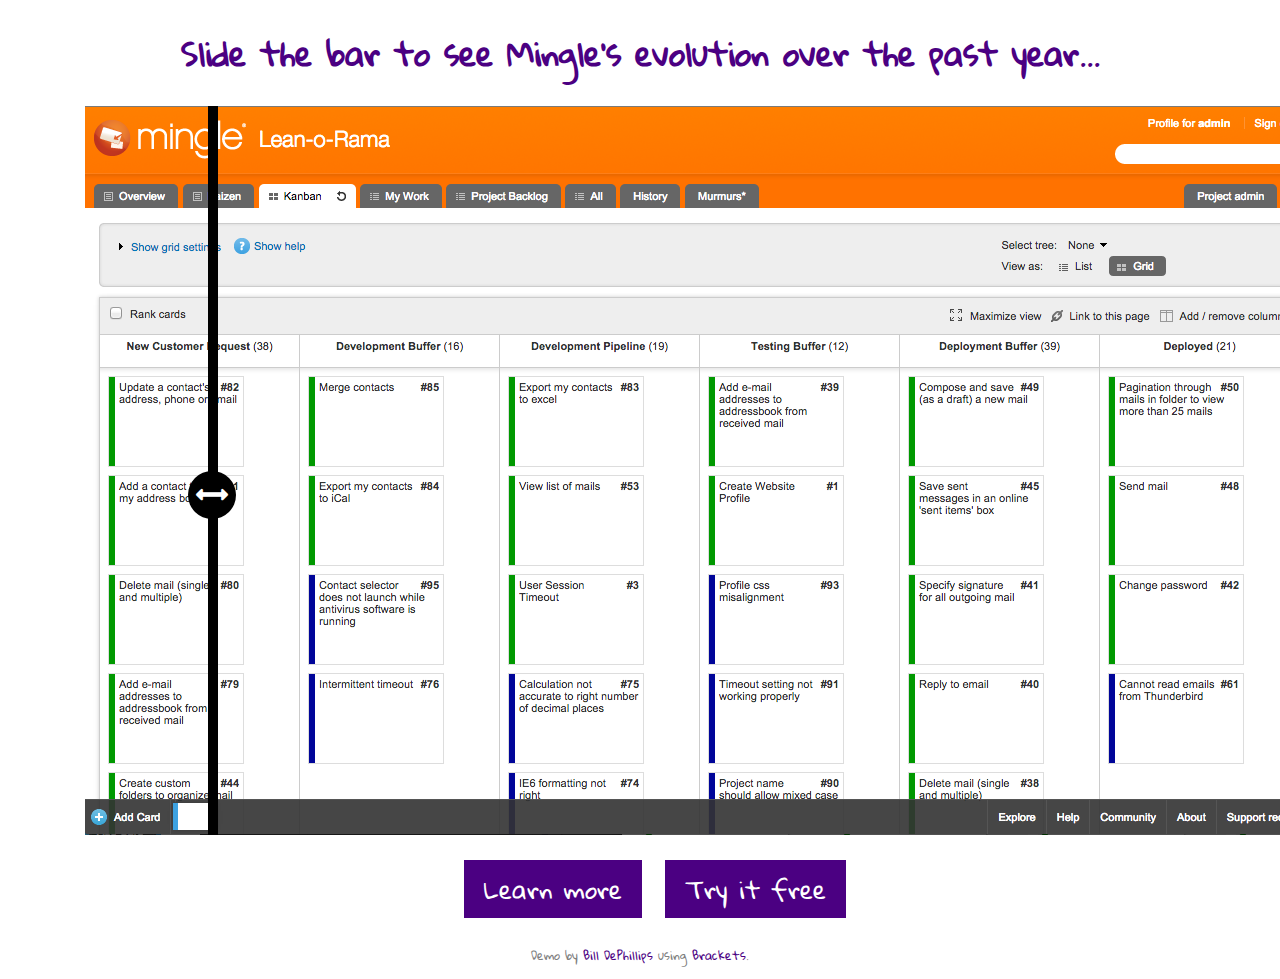
==== index.html @ a3b08d34 "initial commit" ====
<!doctype html>
<html>
  <head>
    <title>Mingle Then &amp; Now</title>
    <link rel="stylesheet" href="./font.css" media="screen">
    <link rel="stylesheet" href="./font-awesome-4.2.0/css/font-awesome.min.css" media="screen">
    <link rel="stylesheet" href="./style.css" media="screen">
  </head>
  <body>
    <h1>Slide the bar to see Mingle's evolution over the past year...</h1>
    <section class="images">
      <img class="after" src="after.png" width="1230" height="729"/>
      <img class="before" src="before.png" width="1230" height="729"/>
      <div class="slider">
        <div class="handlebar">
          <i class="fa fa-arrows-h fa-2x"></i>
        </div>
      </div>
      <div class="spacer"></div>
    </section>
    <section class="footer">
      <ul class="actions">
        <li><a href="http://getmingle.io">Learn more</a></li>
        <li><a href="http://info.thoughtworks.com/activate_mingle_trial.html">Try it free</a></li>
      </ul>
        
      <p class="credits">Demo by <a href="https://github.com/rearadmiral">Bill DePhillips</a> using <a href="http://brackets.io/">Brackets</a>.</p>
    </section>
    <script type="text/javascript" src="http://code.jquery.com/jquery-2.1.1.min.js"></script>
    <script type="text/javascript" src="./slider.js"></script>
  </body>
</html>
---- font.css ----
/* latin */
@font-face {
  font-family: 'Gloria Hallelujah';
  font-style: normal;
  font-weight: 400;
  src: local('Gloria Hallelujah'), local('GloriaHallelujah'), url(hallelujah.woff2) format('woff2');
  unicode-range: U+0000-00FF, U+0131, U+0152-0153, U+02C6, U+02DA, U+02DC, U+2000-206F, U+2074, U+20AC, U+2212, U+2215, U+E0FF, U+EFFD, U+F000;
}
---- style.css ----
body {
  font-family: 'Gloria Hallelujah';
  text-align: center;
  color: indigo;
}

.images {
  position: relative;
}

.images img {
  border: 0;
  margin: 0;
  padding: 0;
  position: absolute;
  left: 77px;
}

.images img.before {
  position: absolute;
}

.slider {
  position: absolute;
  cursor: ew-resize;
  top: 0px;
  left: 200px;
  height: 729px;
  width: 10px;
  z-index: 1;
  background-color: black;
}

.slider .handlebar {
  position: absolute;
  height: 48px;
  width: 48px;
  border-radius: 48px;
  top: 365px;
  left: -20px;
  background-color: black;
  color: white;
}

.slider .handlebar i {
  width: 32px;
  height: 32px;
  position: absolute;
  left: 8px;
  top: 8px;
}

.footer {
  font-size: 1.5em;
}

.spacer {
  min-height: 729px;
}

a {
  text-decoration: none;
  color: indigo;
}

a:hover {
  border-bottom: 1px dotted grey;
}

.actions a {
  box-sizing: border-box;
  background-color: indigo;
  display: inline-block;
  padding: 5px 20px;
  color: white;
  border: 1px solid white;
}

.actions a:hover {
  background-color: white;
  color: indigo;
  border: 1px solid indigo;
}

.footer ul {
  list-style: none
}

.footer li {
  display: inline-block;
  margin-right: 10px;
}

.credits {
  font-face: san-serif;
  color: gray;  
  font-size: 0.5em;   
}
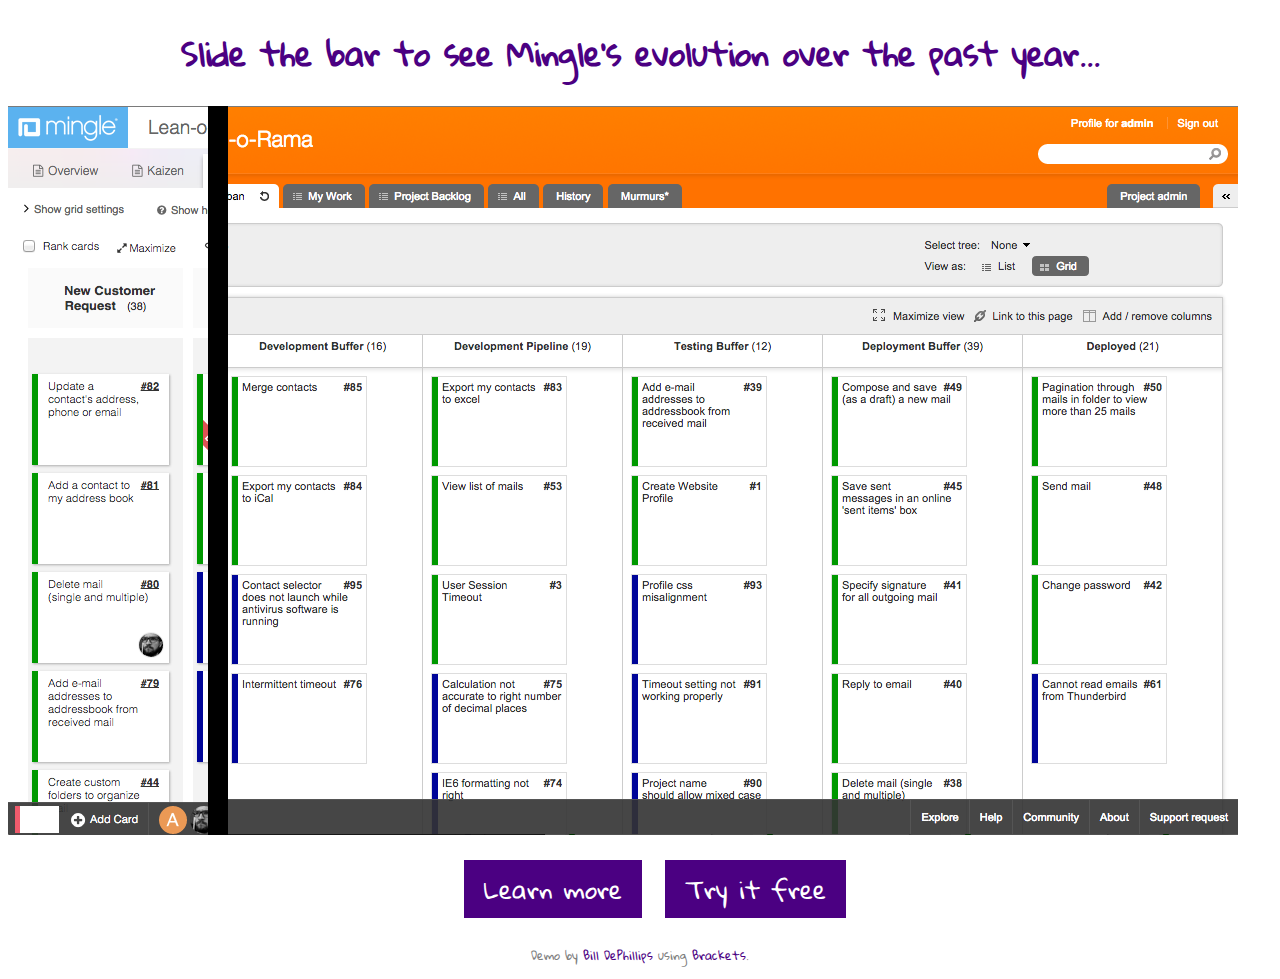
==== commit 016de906: "working version" ====
--- a/index.html
+++ b/index.html
@@ -4,29 +4,25 @@
     <title>Mingle Then &amp; Now</title>
     <link rel="stylesheet" href="./font.css" media="screen">
     <link rel="stylesheet" href="./font-awesome-4.2.0/css/font-awesome.min.css" media="screen">
+    <link href="jquery-ui-1.11.1/jquery-ui.css" rel="stylesheet">
     <link rel="stylesheet" href="./style.css" media="screen">
   </head>
   <body>
     <h1>Slide the bar to see Mingle's evolution over the past year...</h1>
     <section class="images">
-      <img class="after" src="after.png" width="1230" height="729"/>
-      <img class="before" src="before.png" width="1230" height="729"/>
-      <div class="slider">
-        <div class="handlebar">
-          <i class="fa fa-arrows-h fa-2x"></i>
-        </div>
-      </div>
-      <div class="spacer"></div>
+      <div class="before"/>
+      <div class="after"/>
     </section>
     <section class="footer">
       <ul class="actions">
         <li><a href="http://getmingle.io">Learn more</a></li>
         <li><a href="http://info.thoughtworks.com/activate_mingle_trial.html">Try it free</a></li>
-      </ul>
-        
+      </ul>      
       <p class="credits">Demo by <a href="https://github.com/rearadmiral">Bill DePhillips</a> using <a href="http://brackets.io/">Brackets</a>.</p>
     </section>
     <script type="text/javascript" src="http://code.jquery.com/jquery-2.1.1.min.js"></script>
+    <script src="jquery-ui-1.11.1/external/jquery/jquery.js"></script>
+    <script src="jquery-ui-1.11.1/jquery-ui.js"></script>
     <script type="text/javascript" src="./slider.js"></script>
   </body>
 </html>
--- a/style.css
+++ b/style.css
@@ -8,54 +8,22 @@
   position: relative;
 }
 
-.images img {
-  border: 0;
-  margin: 0;
-  padding: 0;
-  position: absolute;
-  left: 77px;
+.images .before {
+  background: url(before.png);
+  width: 1230px;
+  height: 729px;
 }
 
-.images img.before {
+.images .after {
   position: absolute;
-}
-
-.slider {
-  position: absolute;
-  cursor: ew-resize;
-  top: 0px;
-  left: 200px;
+  max-width: 1230px;
   height: 729px;
-  width: 10px;
-  z-index: 1;
-  background-color: black;
-}
-
-.slider .handlebar {
-  position: absolute;
-  height: 48px;
-  width: 48px;
-  border-radius: 48px;
-  top: 365px;
-  left: -20px;
-  background-color: black;
-  color: white;
-}
-
-.slider .handlebar i {
-  width: 32px;
-  height: 32px;
-  position: absolute;
-  left: 8px;
-  top: 8px;
+  background: url(after.png);
+  border-right: 20px solid black;
 }
 
 .footer {
   font-size: 1.5em;
-}
-
-.spacer {
-  min-height: 729px;
 }
 
 a {
